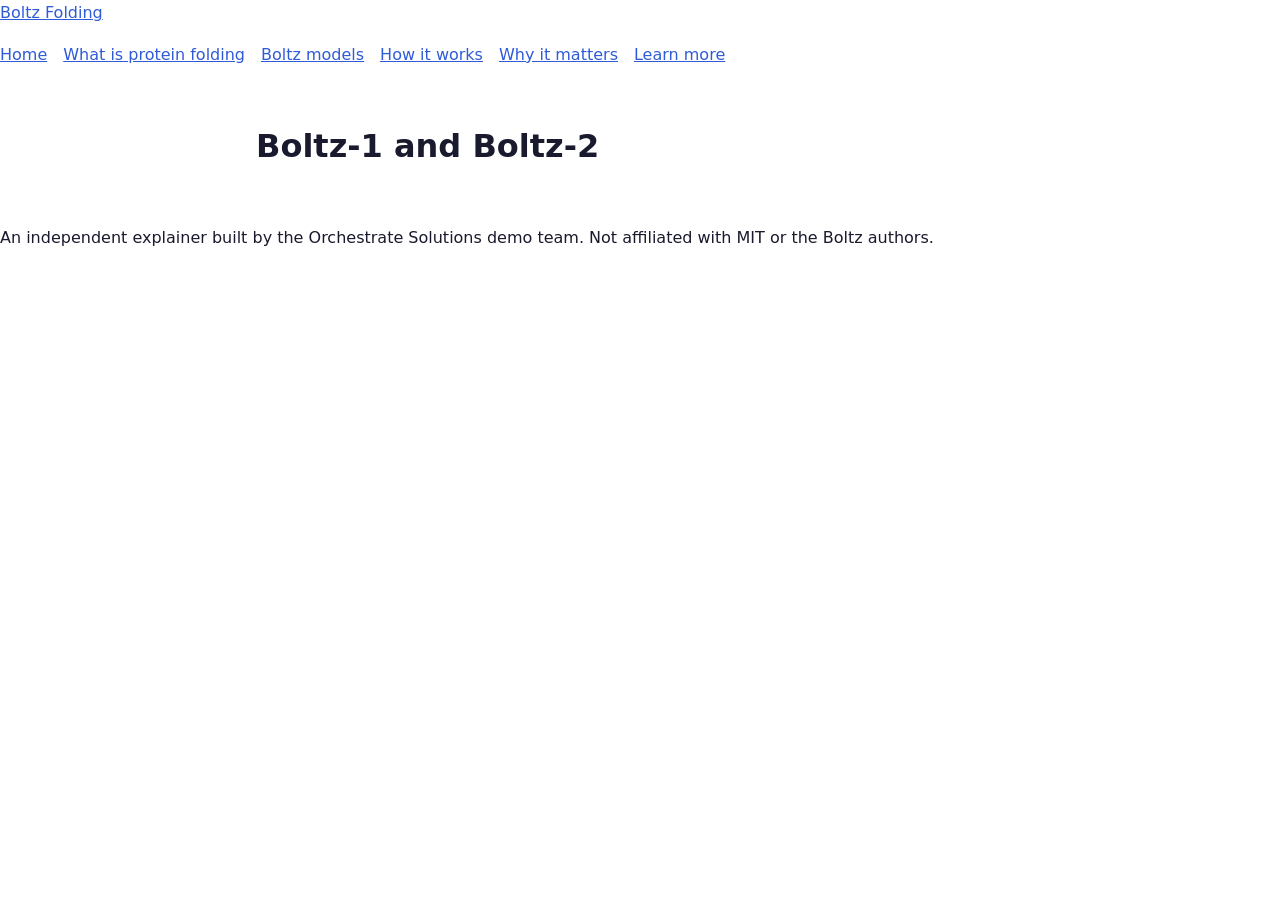
==== pages/boltz-models.html @ 190fe082 "Scaffold: pages, styles and scripts" ====
<!doctype html>
<html lang="en">
<head>
  <meta charset="utf-8">
  <meta name="viewport" content="width=device-width, initial-scale=1">
  <title>Boltz models | Boltz Folding</title>
  <meta name="description" content="A plain-English guide to the MIT Boltz protein structure models.">
  <link rel="stylesheet" href="../css/tokens.css">
  <link rel="stylesheet" href="../css/layout.css">
  <link rel="stylesheet" href="../css/site.css">
  <script src="../js/nav.js" defer></script>
  <script src="../js/app.js" defer></script>
</head>
<body>
  <a class="skip-link" href="#main">Skip to content</a>
  <header class="site-header">
    <a class="brand" href="../index.html">Boltz Folding</a>
    <button class="nav-toggle" aria-expanded="false" aria-controls="site-nav">Menu</button>
    <nav id="site-nav" aria-label="Main">
      <ul>
        <li><a href="../index.html">Home</a></li>
        <li><a href="protein-folding.html">What is protein folding</a></li>
        <li><a href="boltz-models.html" aria-current="page">Boltz models</a></li>
        <li><a href="how-it-works.html">How it works</a></li>
        <li><a href="why-it-matters.html">Why it matters</a></li>
        <li><a href="glossary.html">Learn more</a></li>
      </ul>
    </nav>
  </header>
  <main id="main">
    <h1>Boltz-1 and Boltz-2</h1>
    <!-- TODO(full-stack): page content -->
  </main>
  <footer class="site-footer">
    <p>An independent explainer built by the Orchestrate Solutions demo team. Not affiliated with MIT or the Boltz authors.</p>
  </footer>
</body>
</html>
---- css/tokens.css ----
/* Design tokens: owned by the Designer */
:root {
  --color-bg: #ffffff;
  --color-text: #1a1a2e;
  --color-accent: #2f5bd8;
  --font-body: system-ui, -apple-system, "Segoe UI", sans-serif;
  --space: 1rem;
}
---- css/layout.css ----
/* Layout, header, nav, footer: owned by UI/UX */
.skip-link { position: absolute; left: -999px; }
.skip-link:focus { left: 0; }
.site-header ul { list-style: none; display: flex; flex-wrap: wrap; gap: var(--space); padding: 0; }
main { max-width: 48rem; margin: 0 auto; padding: var(--space); }
.nav-toggle { display: none; }
---- css/site.css ----
/* Base site styles: owned by Lead Developer */
body { margin: 0; font-family: var(--font-body); color: var(--color-text); background: var(--color-bg); line-height: 1.6; }
a { color: var(--color-accent); }
:focus-visible { outline: 3px solid var(--color-accent); outline-offset: 2px; }
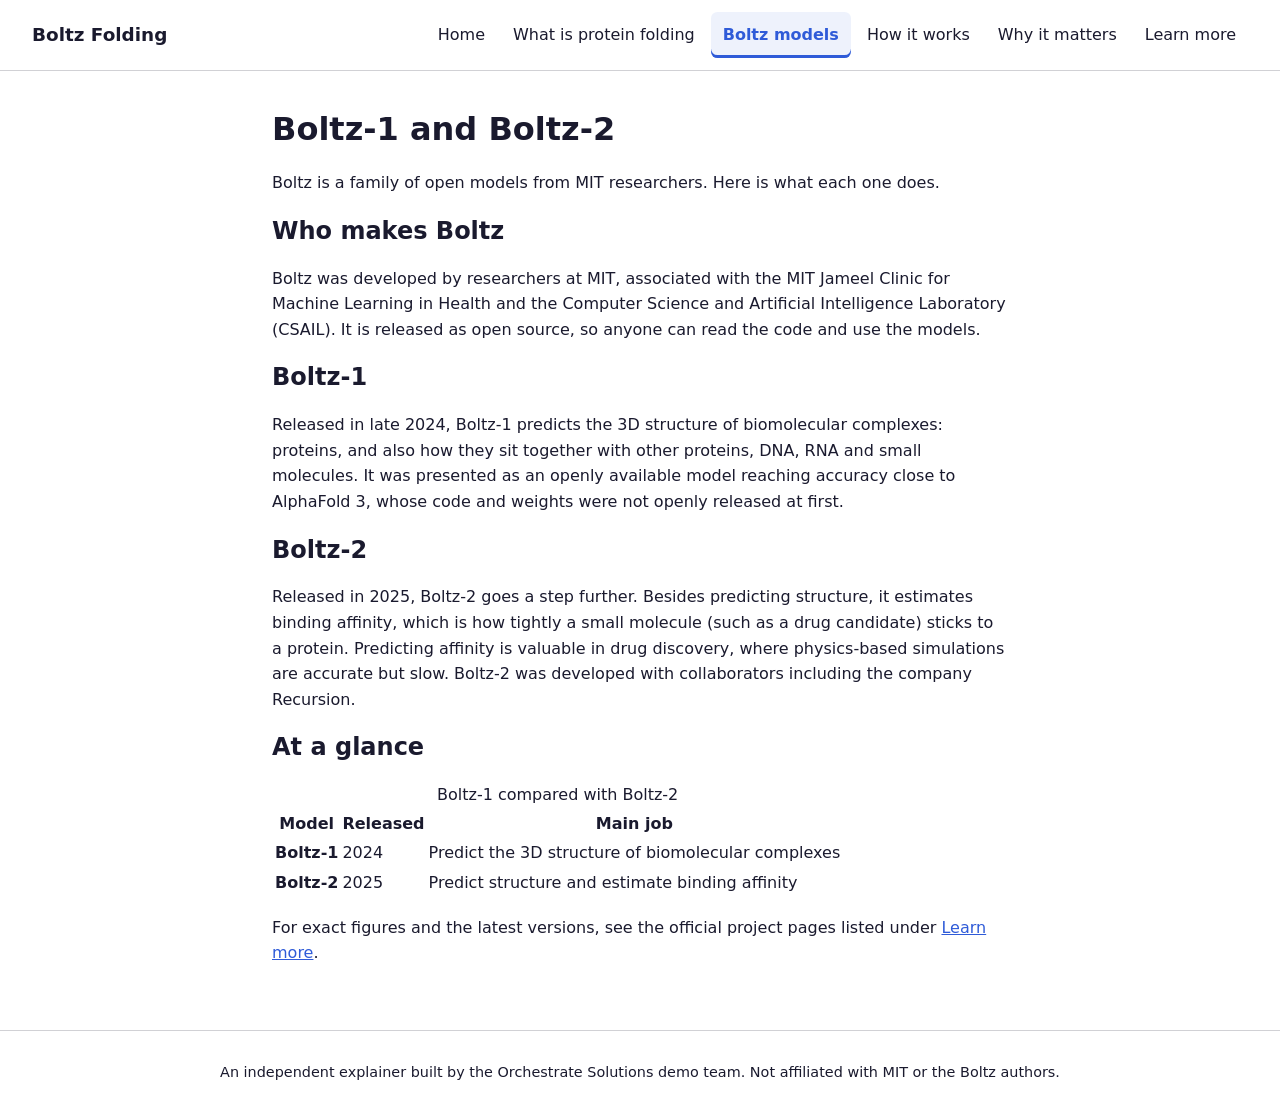
==== commit 3beefdab: "Write Boltz models page" ====
--- a/pages/boltz-models.html
+++ b/pages/boltz-models.html
@@ -29,7 +29,31 @@
   </header>
   <main id="main">
     <h1>Boltz-1 and Boltz-2</h1>
-    <!-- TODO(full-stack): page content -->
+    <p class="lead">Boltz is a family of open models from MIT researchers. Here is what each one does.</p>
+    <section aria-labelledby="who">
+      <h2 id="who">Who makes Boltz</h2>
+      <p>Boltz was developed by researchers at MIT, associated with the MIT Jameel Clinic for Machine Learning in Health and the Computer Science and Artificial Intelligence Laboratory (CSAIL). It is released as open source, so anyone can read the code and use the models.</p>
+    </section>
+    <section aria-labelledby="b1">
+      <h2 id="b1">Boltz-1</h2>
+      <p>Released in late 2024, Boltz-1 predicts the 3D structure of biomolecular complexes: proteins, and also how they sit together with other proteins, DNA, RNA and small molecules. It was presented as an openly available model reaching accuracy close to AlphaFold 3, whose code and weights were not openly released at first.</p>
+    </section>
+    <section aria-labelledby="b2">
+      <h2 id="b2">Boltz-2</h2>
+      <p>Released in 2025, Boltz-2 goes a step further. Besides predicting structure, it estimates binding affinity, which is how tightly a small molecule (such as a drug candidate) sticks to a protein. Predicting affinity is valuable in drug discovery, where physics-based simulations are accurate but slow. Boltz-2 was developed with collaborators including the company Recursion.</p>
+    </section>
+    <section aria-labelledby="compare">
+      <h2 id="compare">At a glance</h2>
+      <table>
+        <caption>Boltz-1 compared with Boltz-2</caption>
+        <thead><tr><th scope="col">Model</th><th scope="col">Released</th><th scope="col">Main job</th></tr></thead>
+        <tbody>
+          <tr><th scope="row">Boltz-1</th><td>2024</td><td>Predict the 3D structure of biomolecular complexes</td></tr>
+          <tr><th scope="row">Boltz-2</th><td>2025</td><td>Predict structure and estimate binding affinity</td></tr>
+        </tbody>
+      </table>
+      <p>For exact figures and the latest versions, see the official project pages listed under <a href="glossary.html#more">Learn more</a>.</p>
+    </section>
   </main>
   <footer class="site-footer">
     <p>An independent explainer built by the Orchestrate Solutions demo team. Not affiliated with MIT or the Boltz authors.</p>
--- a/css/layout.css
+++ b/css/layout.css
@@ -1,6 +1,57 @@
-/* Layout, header, nav, footer: owned by UI/UX */
-.skip-link { position: absolute; left: -999px; }
-.skip-link:focus { left: 0; }
-.site-header ul { list-style: none; display: flex; flex-wrap: wrap; gap: var(--space); padding: 0; }
+/* Layout, header, nav, footer: owned by UI/UX. Mobile first. */
+*, *::before, *::after { box-sizing: border-box; }
+
+.skip-link {
+  position: absolute; left: var(--space); top: -4rem; z-index: 100;
+  padding: .6rem 1rem; background: var(--color-text); color: var(--color-bg);
+  border-radius: .25rem; text-decoration: none; font-weight: 600;
+}
+.skip-link:focus { top: var(--space); }
+
+.site-header {
+  display: flex; flex-wrap: wrap; align-items: center; justify-content: space-between;
+  gap: .5rem var(--space); padding: .75rem var(--space);
+  border-bottom: 1px solid color-mix(in srgb, var(--color-text) 20%, transparent);
+}
+.brand { font-weight: 700; font-size: 1.15rem; color: var(--color-text); text-decoration: none; }
+
+.nav-toggle {
+  display: none; min-height: 2.75rem; min-width: 2.75rem; padding: .4rem .9rem;
+  font: inherit; font-weight: 600; color: var(--color-text); background: transparent;
+  border: 2px solid var(--color-text); border-radius: .4rem; cursor: pointer;
+}
+
+#site-nav { flex-basis: 100%; }
+#site-nav ul { list-style: none; margin: 0; padding: 0; display: flex; flex-direction: column; gap: .25rem; }
+#site-nav a {
+  display: block; padding: .65rem .75rem; border-radius: .4rem;
+  color: var(--color-text); text-decoration: none;
+}
+#site-nav a:hover { text-decoration: underline; }
+#site-nav a[aria-current="page"] {
+  font-weight: 700; color: var(--color-accent);
+  box-shadow: inset 4px 0 0 var(--color-accent); background: color-mix(in srgb, var(--color-accent) 8%, transparent);
+}
+
+/* With JS, collapse the menu on small screens. Without JS it stays open. */
+.js .nav-toggle { display: inline-block; }
+.js #site-nav[data-open="false"] { display: none; }
+
 main { max-width: 48rem; margin: 0 auto; padding: var(--space); }
-.nav-toggle { display: none; }
+h1, h2, h3 { line-height: 1.25; }
+img, svg { max-width: 100%; height: auto; }
+
+.site-footer {
+  margin-top: 2rem; padding: var(--space); text-align: center; font-size: .9rem;
+  border-top: 1px solid color-mix(in srgb, var(--color-text) 20%, transparent);
+}
+
+@media (min-width: 52rem) {
+  .site-header { padding: .75rem 2rem; flex-wrap: nowrap; }
+  .js .nav-toggle { display: none; }
+  .js #site-nav[data-open="false"], #site-nav { display: block; flex-basis: auto; }
+  #site-nav ul { flex-direction: row; flex-wrap: wrap; justify-content: flex-end; gap: .25rem; }
+  #site-nav a[aria-current="page"] { box-shadow: inset 0 -3px 0 var(--color-accent); }
+}
+
+@media (prefers-reduced-motion: reduce) { * { scroll-behavior: auto !important; transition: none !important; } }
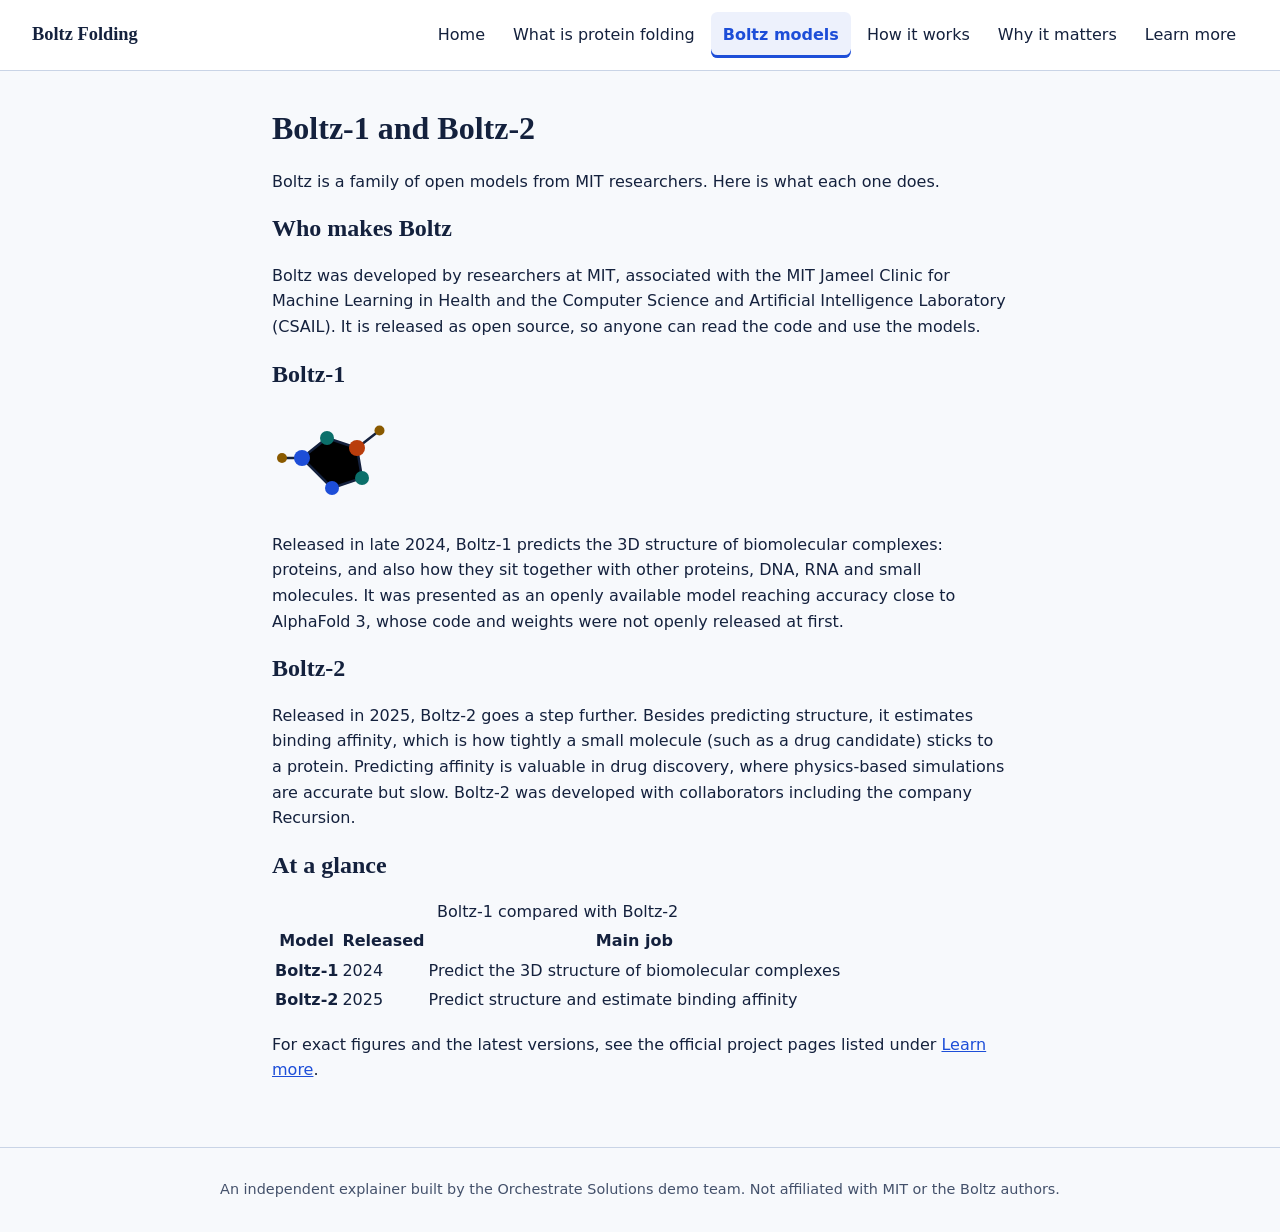
==== commit 56dd3c3d: "Add designer SVG art with alt text to pages" ====
--- a/pages/boltz-models.html
+++ b/pages/boltz-models.html
@@ -36,6 +36,7 @@
     </section>
     <section aria-labelledby="b1">
       <h2 id="b1">Boltz-1</h2>
+      <img src="../assets/molecule.svg" alt="Stylised molecule of connected atoms" width="120" height="120">
       <p>Released in late 2024, Boltz-1 predicts the 3D structure of biomolecular complexes: proteins, and also how they sit together with other proteins, DNA, RNA and small molecules. It was presented as an openly available model reaching accuracy close to AlphaFold 3, whose code and weights were not openly released at first.</p>
     </section>
     <section aria-labelledby="b2">
--- a/css/tokens.css
+++ b/css/tokens.css
@@ -1,8 +1,48 @@
-/* Design tokens: owned by the Designer */
+/* Design tokens: owned by the Designer.
+   Palette: "lab at night" - deep indigo ink, helix teal, coral for highlights; light, cool paper background.
+   Contrast (WCAG AA): text on bg 15:1, muted on bg 7.6:1, accent on bg 6.4:1, teal on bg 5.7:1, coral on bg 5.3:1,
+   white on accent 6.5:1.
+   Type: system fonts only. Headings use a Georgia-style serif for a "journal" feel, body uses the system sans,
+   code/sequences use the system monospace. Scale is 1.25 (major third). */
 :root {
-  --color-bg: #ffffff;
-  --color-text: #1a1a2e;
-  --color-accent: #2f5bd8;
-  --font-body: system-ui, -apple-system, "Segoe UI", sans-serif;
+  --color-bg: #f7f9fc;
+  --color-surface: #ffffff;
+  --color-surface-alt: #e8eef8;
+  --color-border: #c9d4e6;
+  --color-text: #14213d;
+  --color-muted: #44516b;
+  --color-accent: #1d4ed8;
+  --color-accent-contrast: #ffffff;
+  --color-teal: #0b6f6a;
+  --color-coral: #b93d0c;
+  --color-gold: #8a5a00;
+  --color-dark-bg: #0f1b3d;
+  --color-dark-text: #eaf0ff;
+
+  --font-body: system-ui, -apple-system, "Segoe UI", Roboto, sans-serif;
+  --font-heading: Georgia, "Iowan Old Style", "Times New Roman", serif;
+  --font-mono: ui-monospace, SFMono-Regular, Menlo, Consolas, monospace;
+
+  --text-sm: 0.875rem;
+  --text-base: 1rem;
+  --text-md: 1.25rem;
+  --text-lg: 1.563rem;
+  --text-xl: 1.953rem;
+  --text-2xl: 2.441rem;
+  --text-3xl: 3.052rem;
+  --leading-tight: 1.2;
+  --leading-body: 1.6;
+
   --space: 1rem;
+  --space-xs: 0.25rem;
+  --space-sm: 0.5rem;
+  --space-md: 1rem;
+  --space-lg: 2rem;
+  --space-xl: 4rem;
+
+  --radius-sm: 4px;
+  --radius: 10px;
+  --radius-lg: 20px;
+  --shadow: 0 2px 10px rgba(20, 33, 61, 0.12);
+  --max-width: 68rem;
 }
--- a/css/layout.css
+++ b/css/layout.css
@@ -11,9 +11,9 @@
 .site-header {
   display: flex; flex-wrap: wrap; align-items: center; justify-content: space-between;
   gap: .5rem var(--space); padding: .75rem var(--space);
-  border-bottom: 1px solid color-mix(in srgb, var(--color-text) 20%, transparent);
+  border-bottom: 1px solid var(--color-border); background: var(--color-surface);
 }
-.brand { font-weight: 700; font-size: 1.15rem; color: var(--color-text); text-decoration: none; }
+.brand { font-family: var(--font-heading); font-weight: 700; font-size: 1.15rem; color: var(--color-text); text-decoration: none; }
 
 .nav-toggle {
   display: none; min-height: 2.75rem; min-width: 2.75rem; padding: .4rem .9rem;
@@ -37,13 +37,13 @@
 .js .nav-toggle { display: inline-block; }
 .js #site-nav[data-open="false"] { display: none; }
 
-main { max-width: 48rem; margin: 0 auto; padding: var(--space); }
-h1, h2, h3 { line-height: 1.25; }
+main { max-width: min(48rem, var(--max-width)); margin: 0 auto; padding: var(--space); }
+h1, h2, h3 { font-family: var(--font-heading); line-height: var(--leading-tight); }
 img, svg { max-width: 100%; height: auto; }
 
 .site-footer {
   margin-top: 2rem; padding: var(--space); text-align: center; font-size: .9rem;
-  border-top: 1px solid color-mix(in srgb, var(--color-text) 20%, transparent);
+  border-top: 1px solid var(--color-border); color: var(--color-muted);
 }
 
 @media (min-width: 52rem) {
